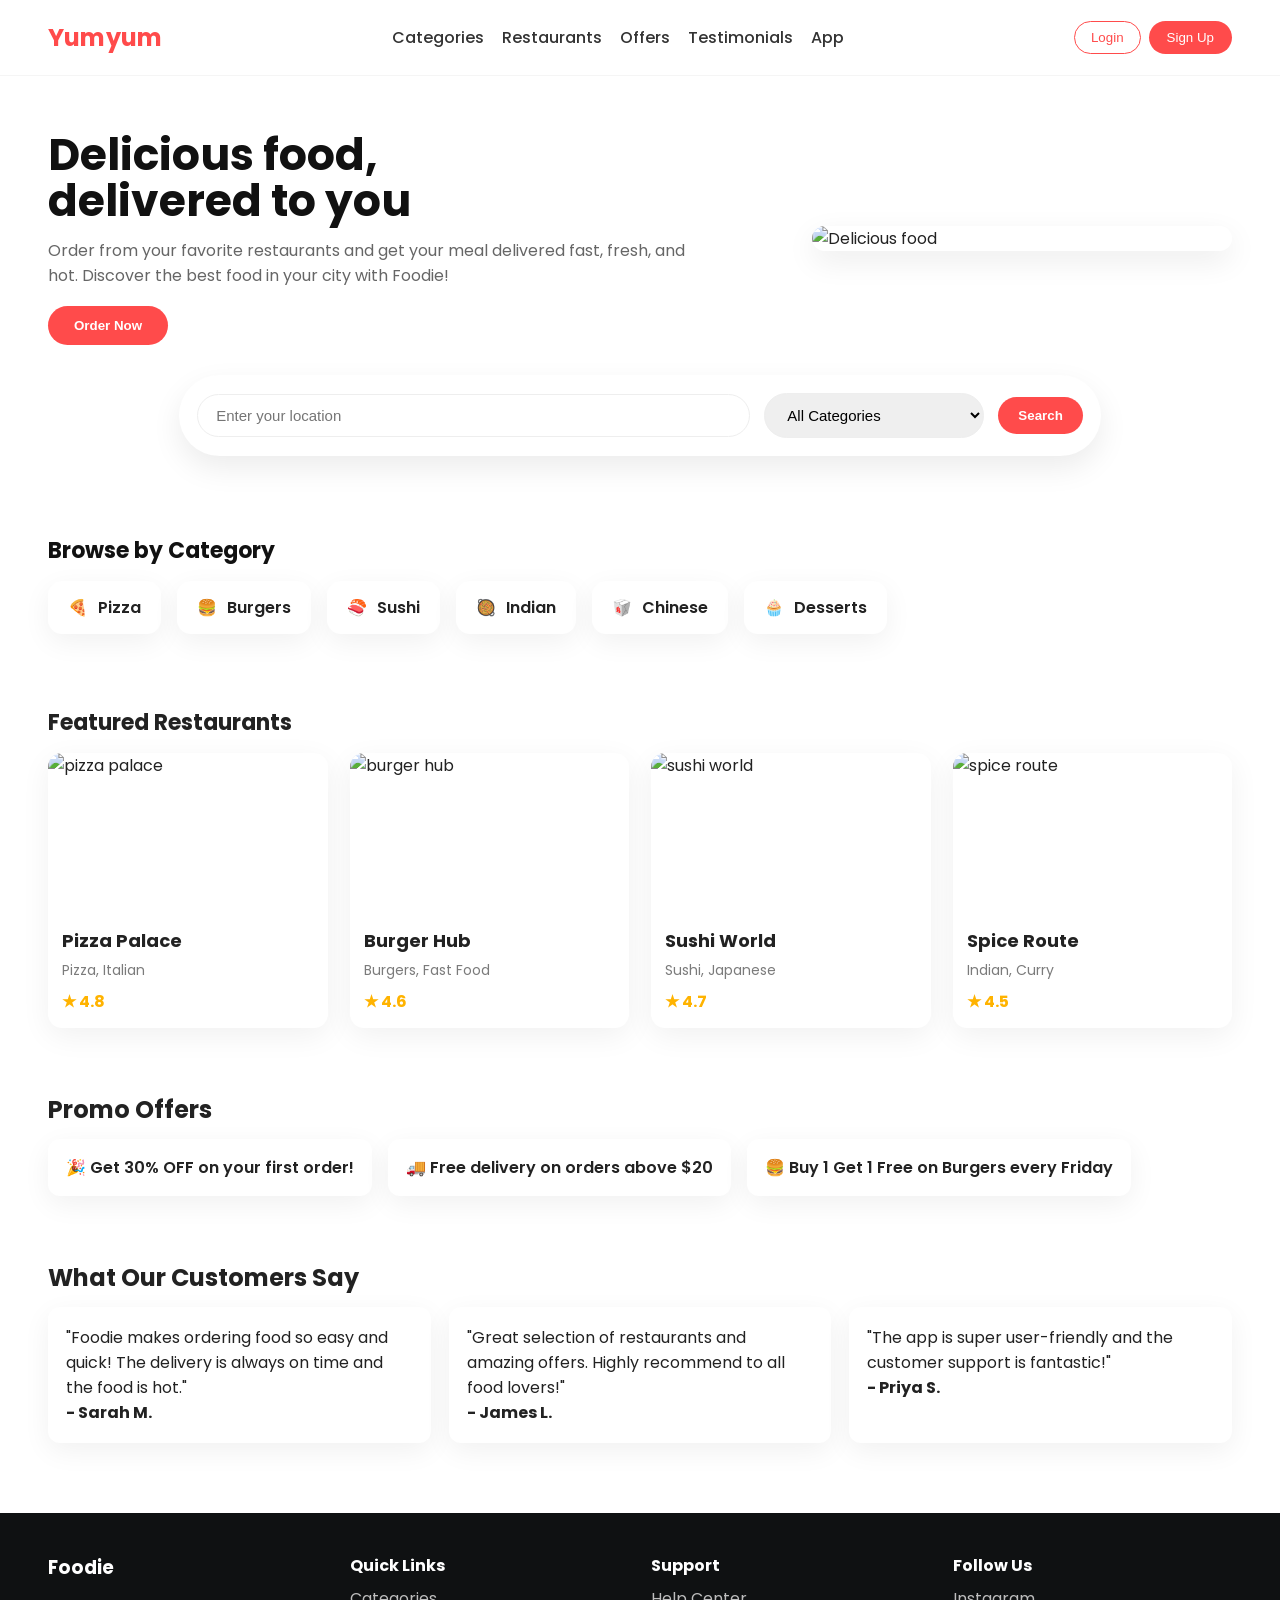
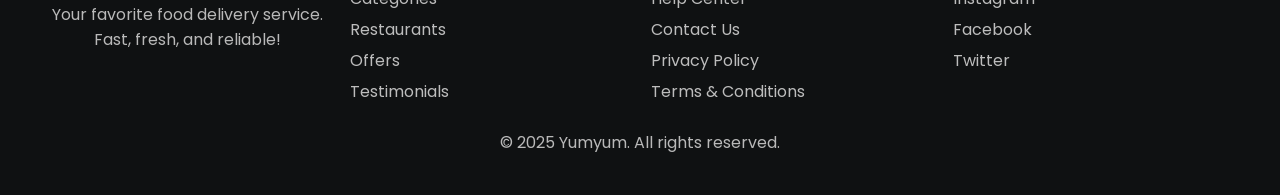
==== Capstone-Project/capstone.html @ 75276e79 "Add files via upload" ====
<!DOCTYPE html>
<html lang="en">
<head>
  <meta charset="utf-8" />
  <meta name="viewport" content="width=device-width,initial-scale=1" />
  <title>Yumyum - Food Delivery</title>
  <link href="https://fonts.googleapis.com/css2?family=Poppins:wght@300;400;500;600;700&display=swap" rel="stylesheet">
  <link rel="stylesheet" href="style.css">
</head>
<body>

  <header class="navbar">
    <div class="nav-left">
      <h2 class="logo">Yumyum</h2>
    </div>

    <nav class="nav-links">
      <a href="#">Categories</a>
      <a href="#">Restaurants</a>
      <a href="#">Offers</a>
      <a href="#">Testimonials</a>
      <a href="#">App</a>
    </nav>

    <div class="auth-buttons">
      <button class="login">Login</button>
      <button class="signup">Sign Up</button>
    </div>
  </header>

  <section class="hero">
    <div class="hero-text">
      <h1>Delicious food,<br>delivered to you</h1>
      <p>Order from your favorite restaurants and get your meal delivered fast, fresh, and hot. Discover the best food in your city with Foodie!</p>
      <button class="order-btn">Order Now</button>
    </div>

    <div class="hero-img">
      <img alt="Delicious food" src="https://images.unsplash.com/photo-1504674900247-0877df9cc836?auto=format&fit=crop&w=1000&q=60">
    </div>
  </section>

  <section class="search-section" aria-label="search">
    <input type="text" placeholder="Enter your location" />
    <select aria-label="category select">
      <option>All Categories</option>
      <option>Pizza</option>
      <option>Burgers</option>
      <option>Sushi</option>
      <option>Indian</option>
      <option>Desserts</option>
    </select>
    <button class="search-btn">Search</button>
  </section>

  <section class="categories">
    <h2>Browse by Category</h2>
    <div class="category-list">
      <div class="cat-card">🍕<span> Pizza</span></div>
      <div class="cat-card">🍔<span> Burgers</span></div>
      <div class="cat-card">🍣<span> Sushi</span></div>
      <div class="cat-card">🥘<span> Indian</span></div>
      <div class="cat-card">🥡<span> Chinese</span></div>
      <div class="cat-card">🧁<span> Desserts</span></div>
    </div>
  </section>

  <section class="featured">
    <h2>Featured Restaurants</h2>
    <div class="restaurant-grid">

      <article class="rest-card">
        <img alt="pizza palace" src="https://images.unsplash.com/photo-1541542684-6d6d3c8b9b0f?auto=format&fit=crop&w=1000&q=60">
        <div class="rest-body">
          <h3>Pizza Palace</h3>
          <p class="muted">Pizza, Italian</p>
          <span class="rating">★ 4.8</span>
        </div>
      </article>

      <article class="rest-card">
        <img alt="burger hub" src="https://images.unsplash.com/photo-1550547660-d9450f859349?auto=format&fit=crop&w=1000&q=60">
        <div class="rest-body">
          <h3>Burger Hub</h3>
          <p class="muted">Burgers, Fast Food</p>
          <span class="rating">★ 4.6</span>
        </div>
      </article>

      <article class="rest-card">
        <img alt="sushi world" src="https://images.unsplash.com/photo-1546069901-ba9599a7e63c?auto=format&fit=crop&w=1000&q=60">
        <div class="rest-body">
          <h3>Sushi World</h3>
          <p class="muted">Sushi, Japanese</p>
          <span class="rating">★ 4.7</span>
        </div>
      </article>

      <article class="rest-card">
        <img alt="spice route" src="https://images.unsplash.com/photo-1504674900247-0877df9cc836?auto=format&fit=crop&w=1000&q=60">
        <div class="rest-body">
          <h3>Spice Route</h3>
          <p class="muted">Indian, Curry</p>
          <span class="rating">★ 4.5</span>
        </div>
      </article>

    </div>
  </section>

  <section class="promo">
    <h2>Promo Offers</h2>
    <div class="promo-list">
      <div class="promo-card">🎉 Get 30% OFF on your first order!</div>
      <div class="promo-card">🚚 Free delivery on orders above $20</div>
      <div class="promo-card">🍔 Buy 1 Get 1 Free on Burgers every Friday</div>
    </div>
  </section>

  <section class="testimonials">
    <h2>What Our Customers Say</h2>
    <div class="test-grid">
      <div class="test-card">
        <p>"Foodie makes ordering food so easy and quick! The delivery is always on time and the food is hot."</p>
        <h4>- Sarah M.</h4>
      </div>
      <div class="test-card">
        <p>"Great selection of restaurants and amazing offers. Highly recommend to all food lovers!"</p>
        <h4>- James L.</h4>
      </div>
      <div class="test-card">
        <p>"The app is super user-friendly and the customer support is fantastic!"</p>
        <h4>- Priya S.</h4>
      </div>
    </div>
  </section>
  <footer class="footer">
    <div class="footer-container">
      <div class="footer-col">
        <h3>Foodie</h3>
        <p>Your favorite food delivery service. Fast, fresh, and reliable!</p>
      </div>

      <div class="footer-col">
        <h4>Quick Links</h4>
        <a href="#">Categories</a>
        <a href="#">Restaurants</a>
        <a href="#">Offers</a>
        <a href="#">Testimonials</a>
      </div>

      <div class="footer-col">
        <h4>Support</h4>
        <a href="#">Help Center</a>
        <a href="#">Contact Us</a>
        <a href="#">Privacy Policy</a>
        <a href="#">Terms & Conditions</a>
      </div>

      <div class="footer-col">
        <h4>Follow Us</h4>
        <a href="#">Instagram</a>
        <a href="#">Facebook</a>
        <a href="#">Twitter</a>
      </div>
    </div>

    <p class="copyright">© 2025 Yumyum. All rights reserved.</p>
  </footer>
</body>
</html>
---- Capstone-Project/style.css ----
/* -------------------------
   BASE
   ------------------------- */
* { box-sizing: border-box; margin: 0; padding: 0; }
html,body { height: 100%; }
body {
  font-family: "Poppins", sans-serif;
  color: #222;
  background: #fff;
  -webkit-font-smoothing:antialiased;
}

/* -------------------------
   NAVBAR
   ------------------------- */
.navbar {
  display:flex;
  align-items:center;
  justify-content:space-between;
  gap:20px;
  padding:20px 48px;
  border-bottom: 1px solid rgba(0,0,0,0.04);
  position: sticky;
  top: 0;
  background: #fff;
  z-index: 20;
}

.logo { color:#ff4b4b; font-weight:700; letter-spacing:0.2px; }

.nav-links { display:flex; gap:18px; align-items:center; }
.nav-links a { color:#333; text-decoration:none; font-weight:500; transition: color .18s ease; }
.nav-links a:hover { color:#ff4b4b; transform: translateY(-1px); }

.auth-buttons { display:flex; align-items:center; gap:8px; }
.auth-buttons .login {
  background:transparent; border:1px solid #ff4b4b; color:#ff4b4b; padding:8px 16px; border-radius:18px; cursor:pointer;
  transition: all .18s ease;
}
.auth-buttons .login:hover { background:#ff4b4b; color:#fff; }

.auth-buttons .signup {
  background:#ff4b4b; color:#fff; padding:9px 18px; border-radius:18px; border:none; cursor:pointer;
  transition: opacity .18s ease;
}
.auth-buttons .signup:hover { opacity:0.9; }

/* -------------------------
   HERO
   ------------------------- */
.hero {
  display:flex;
  align-items:center;
  justify-content:space-between;
  gap:30px;
  padding:56px 48px;
  flex-wrap:wrap;
}

.hero-text { max-width:640px; }
.hero-text h1 {
  font-size:44px; line-height:1.05; margin-bottom:14px; color:#111;
}
.hero-text p { color:#666; font-size:16px; margin-bottom:18px; }

.order-btn {
  background:#ff4b4b; color:#fff; border:none; padding:12px 26px; border-radius:28px; cursor:pointer; font-weight:600;
  transition: transform .16s ease, background .16s ease;
}
.order-btn:hover { transform: translateY(-4px); background:#e03b3b; }

.hero-img img {
  width:420px; max-width:100%; border-radius:18px; display:block; box-shadow: 0 10px 30px rgba(0,0,0,0.08);
}

/* -------------------------
   SEARCH SECTION
   ------------------------- */
.search-section {
  width:72%;
  margin: -26px auto 40px;
  display:flex;
  gap:14px;
  padding:18px;
  border-radius:999px;
  box-shadow: 0 12px 30px rgba(0,0,0,0.08);
  align-items:center;
  background:#fff;
}
.search-section input, .search-section select {
  border:1px solid #eee; padding:12px 18px; border-radius:999px; outline:none; font-size:15px;
}
.search-section input { flex:1; }
.search-section select { width:220px; }
.search-btn {
  border:none; padding:11px 20px; border-radius:999px; background:#ff4b4b; color:#fff; cursor:pointer; font-weight:600;
  transition: transform .14s ease, background .14s ease;
}
.search-btn:hover { transform: translateY(-3px); background:#e03b3b; }

/* -------------------------
   CATEGORIES
   ------------------------- */
.categories { padding:38px 48px; }
.categories h2 { margin-bottom:14px; font-size:22px; color:#111; }

.category-list { display:flex; gap:16px; flex-wrap:wrap; margin-top:12px; }
.cat-card {
  background:#fff; padding:14px 20px; border-radius:14px; box-shadow:0 8px 28px rgba(0,0,0,0.06);
  display:flex; gap:10px; align-items:center; font-weight:600; cursor:pointer;
  transition: transform .16s ease, box-shadow .16s ease;
}
.cat-card:hover { transform: translateY(-6px); box-shadow:0 16px 40px rgba(0,0,0,0.12); }

/* -------------------------
   FEATURED RESTAURANTS
   ------------------------- */
.featured { padding:34px 48px; }
.featured h2 { font-size:22px; margin-bottom:12px; }

.restaurant-grid {
  display:grid;
  grid-template-columns: repeat(4, 1fr);
  gap:22px;
  margin-top:14px;
}

.rest-card {
  background:#fff; border-radius:14px; overflow:hidden; box-shadow:0 8px 30px rgba(0,0,0,0.06); cursor:pointer;
  transition: transform .16s ease, box-shadow .16s ease;
}
.rest-card:hover { transform: translateY(-10px); box-shadow:0 22px 50px rgba(0,0,0,0.16); }
.rest-card img { width:100%; height:160px; object-fit:cover; display:block; }
.rest-body { padding:14px; }
.rest-body h3 { margin-bottom:6px; font-size:18px; }
.muted { color:#7b7b7b; font-size:14px; margin-bottom:8px; }
.rating { color:#ffb300; font-weight:700; }

/* -------------------------
   PROMO
   ------------------------- */
.promo { padding:30px 48px; background: linear-gradient(180deg,#fff 0%, #fff 60%); }
.promo-list { margin-top:12px; display:flex; gap:16px; flex-wrap:wrap; }
.promo-card {
  background:#fff; padding:16px 18px; border-radius:12px; box-shadow:0 8px 28px rgba(0,0,0,0.06); font-weight:600;
  transition: transform .16s ease;
}
.promo-card:hover { transform: scale(1.03); }

/* -------------------------
   TESTIMONIALS
   ------------------------- */
.testimonials { padding:34px 48px; }
.test-grid { display:grid; grid-template-columns: repeat(3, 1fr); gap:18px; margin-top:12px; }
.test-card { background:#fff; padding:18px; border-radius:12px; box-shadow:0 8px 28px rgba(0,0,0,0.06); transition: transform .16s ease; }
.test-card:hover { transform: translateY(-6px); }

/* -------------------------
   FOOTER
   ------------------------- */
.footer {
  background:#0f1112; color:#ddd; padding:40px 48px; margin-top:36px;
}
.footer-container {
  display:grid;
  grid-template-columns: repeat(4, 1fr);
  gap:22px;
}
.footer-col h3, .footer-col h4 { color:#fff; margin-bottom:8px; }
.footer-col a { display:block; color:#bdbdbd; text-decoration:none; margin:6px 0; transition: color .14s ease; }
.footer-col a:hover { color:#ff4b4b; }
.footer p { margin-top:20px; color:#b9b9b9; text-align:center; }

/* -------------------------
   RESPONSIVE
   ------------------------- */

/* Desktop -> tablet */
@media (max-width: 1024px) {
  .restaurant-grid { grid-template-columns: repeat(3, 1fr); }
}

/* Tablet / large phones */
@media (max-width: 768px) {
  .navbar { padding:16px 20px; gap:12px; flex-wrap:wrap; justify-content:center; text-align:center; }
  .nav-links { order:3; width:100%; justify-content:center; }
  .hero { padding:36px 20px; text-align:center; }
  .hero-img { margin-top:12px; }
  .search-section { width:92%; margin: -18px auto 28px; padding:14px; flex-direction:column; align-items:stretch; gap:12px; }
  .search-section select { width:100%; }
  .restaurant-grid { grid-template-columns: repeat(2, 1fr); }
  .test-grid { grid-template-columns: repeat(2, 1fr); }
  .footer-container { grid-template-columns: repeat(2, 1fr); }
}

/* Small phones */
@media (max-width: 480px) {
  .hero-text h1 { font-size:28px; }
  .restaurant-grid, .test-grid, .footer-container { grid-template-columns: 1fr; }
  .category-list { justify-content:center; gap:10px; }
  .navbar { padding:12px; }
  .search-section { width:96%; }
}
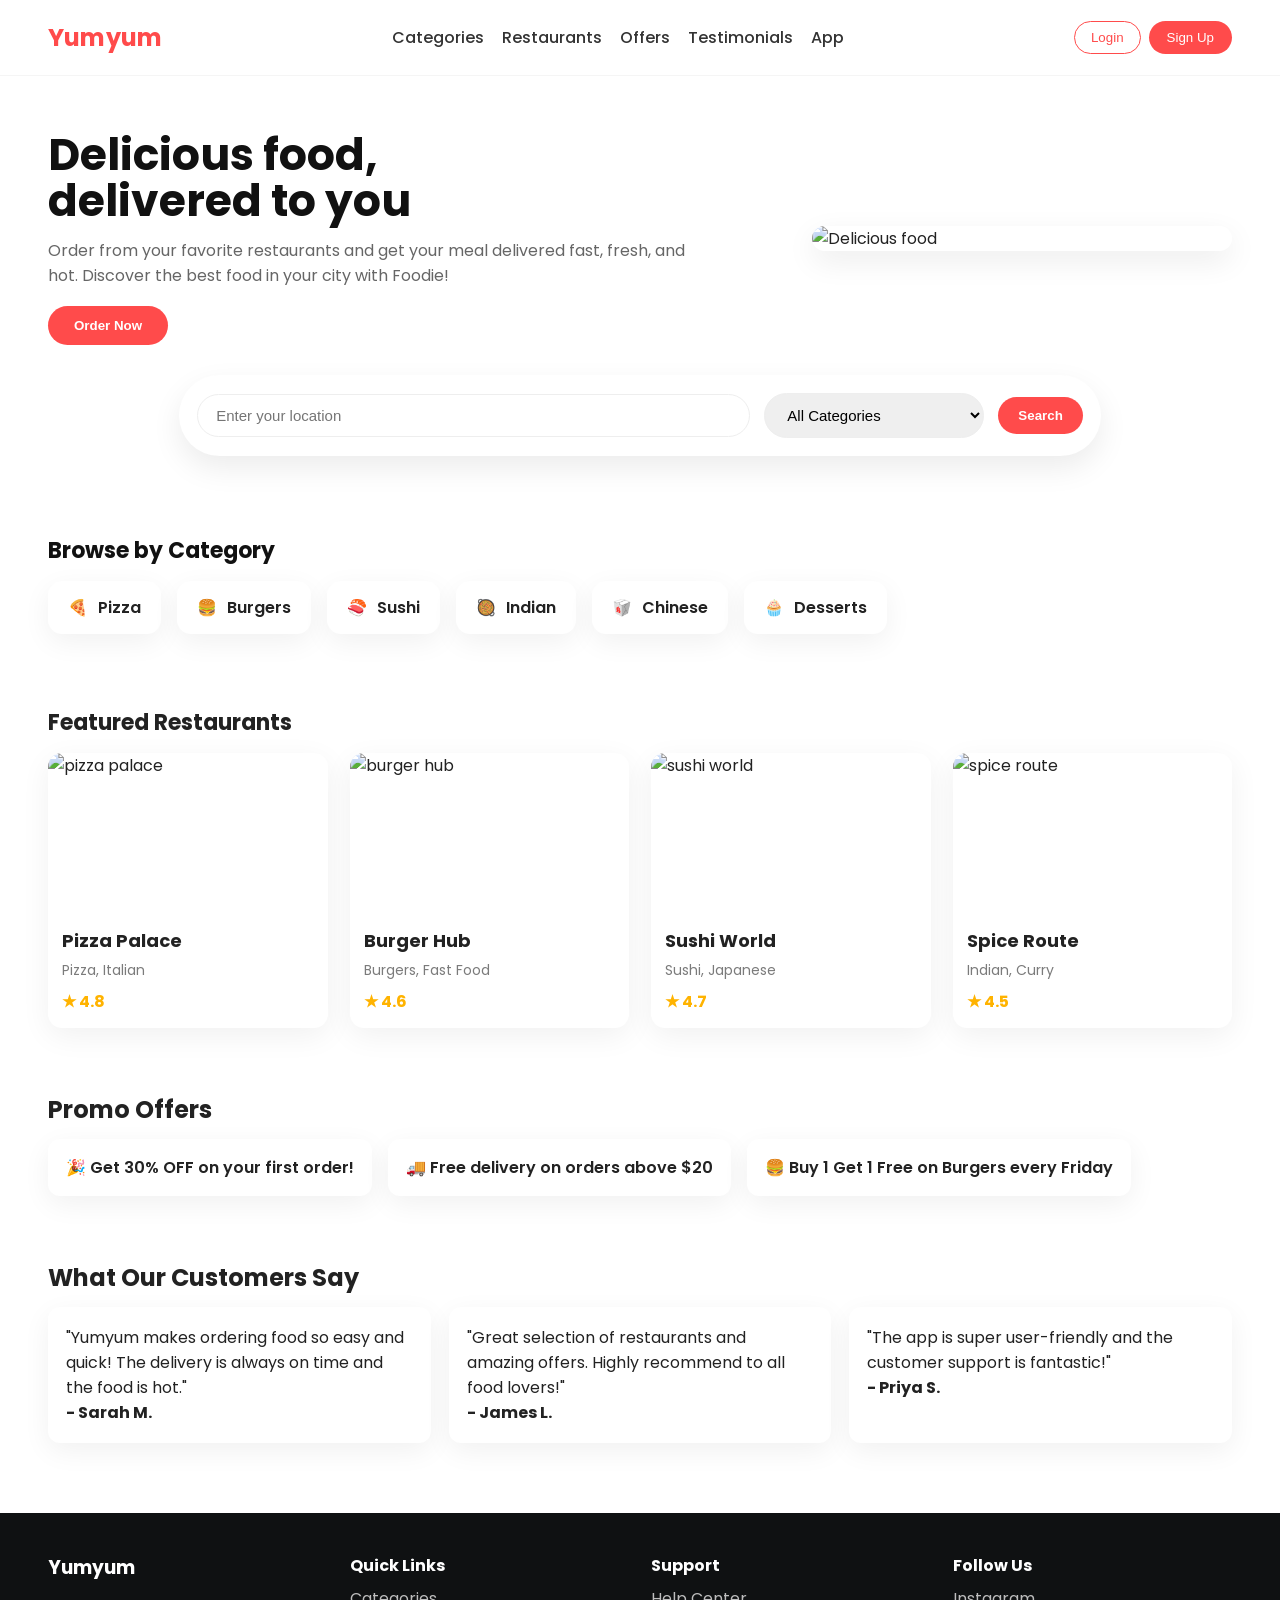
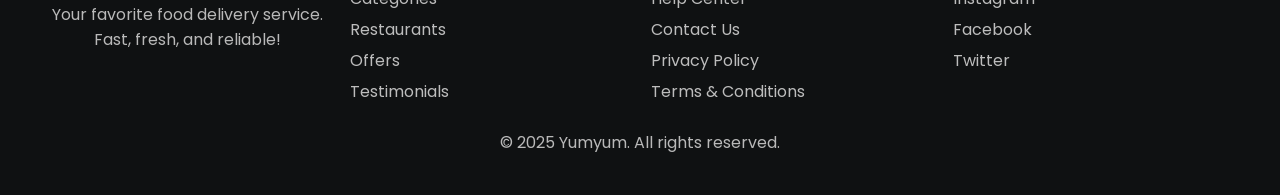
==== commit dcafddcd: "Add files via upload" ====
--- a/Capstone-Project/capstone.html
+++ b/Capstone-Project/capstone.html
@@ -121,7 +121,7 @@
     <h2>What Our Customers Say</h2>
     <div class="test-grid">
       <div class="test-card">
-        <p>"Foodie makes ordering food so easy and quick! The delivery is always on time and the food is hot."</p>
+        <p>"Yumyum makes ordering food so easy and quick! The delivery is always on time and the food is hot."</p>
         <h4>- Sarah M.</h4>
       </div>
       <div class="test-card">
@@ -137,7 +137,7 @@
   <footer class="footer">
     <div class="footer-container">
       <div class="footer-col">
-        <h3>Foodie</h3>
+        <h3>Yumyum</h3>
         <p>Your favorite food delivery service. Fast, fresh, and reliable!</p>
       </div>
 
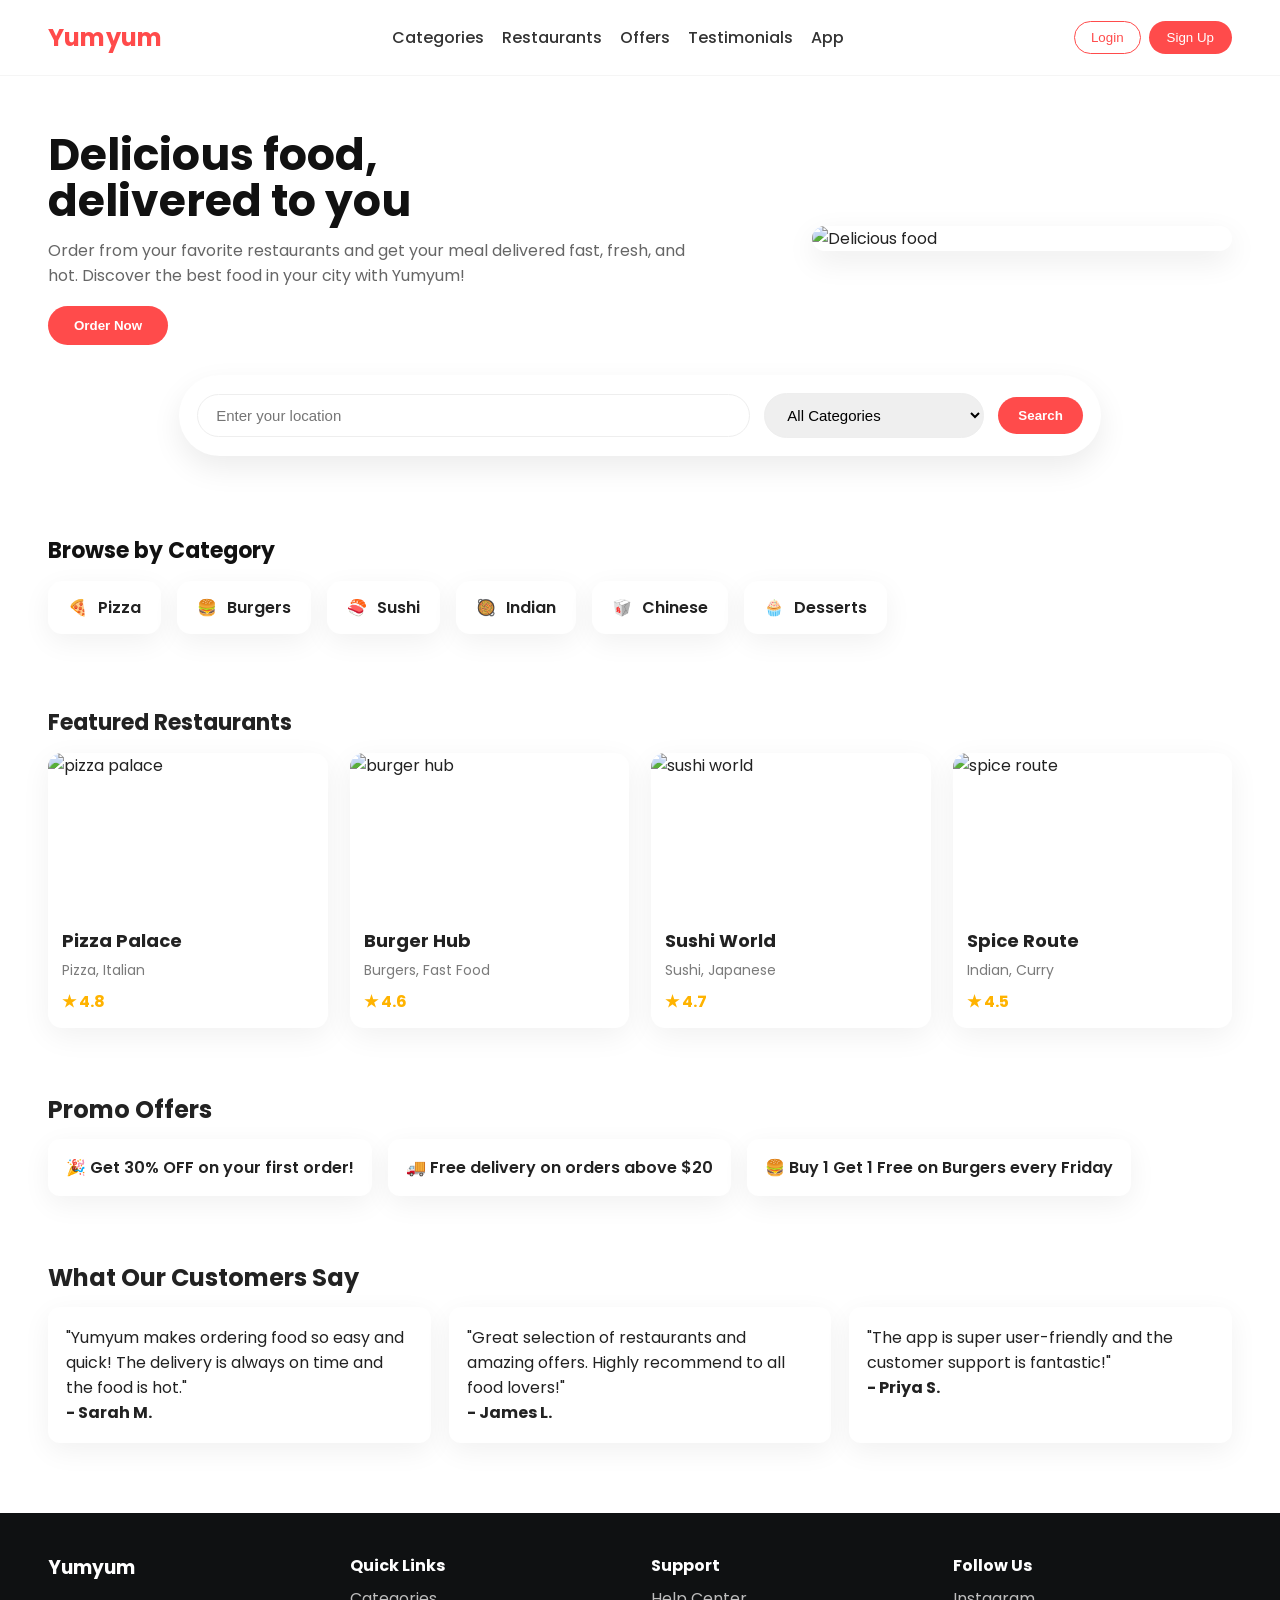
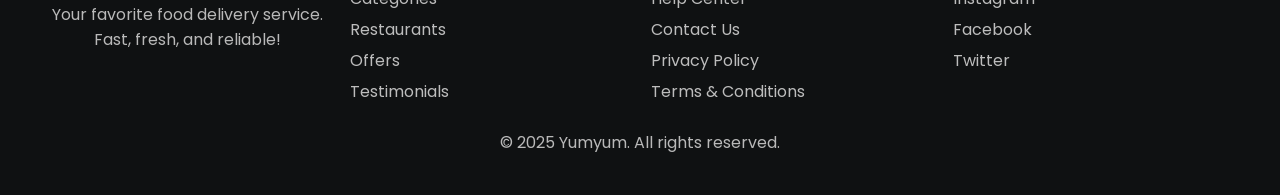
==== commit d41b1c14: "Update capstone.html" ====
--- a/Capstone-Project/capstone.html
+++ b/Capstone-Project/capstone.html
@@ -31,7 +31,7 @@
   <section class="hero">
     <div class="hero-text">
       <h1>Delicious food,<br>delivered to you</h1>
-      <p>Order from your favorite restaurants and get your meal delivered fast, fresh, and hot. Discover the best food in your city with Foodie!</p>
+      <p>Order from your favorite restaurants and get your meal delivered fast, fresh, and hot. Discover the best food in your city with Yumyum!</p>
       <button class="order-btn">Order Now</button>
     </div>
 
@@ -169,3 +169,4 @@
   </footer>
 </body>
 </html>
+
--- a/Capstone-Project/style.css
+++ b/Capstone-Project/style.css
@@ -1,6 +1,3 @@
-/* -------------------------
-   BASE
-   ------------------------- */
 * { box-sizing: border-box; margin: 0; padding: 0; }
 html,body { height: 100%; }
 body {
@@ -10,9 +7,6 @@
   -webkit-font-smoothing:antialiased;
 }
 
-/* -------------------------
-   NAVBAR
-   ------------------------- */
 .navbar {
   display:flex;
   align-items:center;
@@ -45,9 +39,6 @@
 }
 .auth-buttons .signup:hover { opacity:0.9; }
 
-/* -------------------------
-   HERO
-   ------------------------- */
 .hero {
   display:flex;
   align-items:center;
@@ -73,9 +64,6 @@
   width:420px; max-width:100%; border-radius:18px; display:block; box-shadow: 0 10px 30px rgba(0,0,0,0.08);
 }
 
-/* -------------------------
-   SEARCH SECTION
-   ------------------------- */
 .search-section {
   width:72%;
   margin: -26px auto 40px;
@@ -98,9 +86,6 @@
 }
 .search-btn:hover { transform: translateY(-3px); background:#e03b3b; }
 
-/* -------------------------
-   CATEGORIES
-   ------------------------- */
 .categories { padding:38px 48px; }
 .categories h2 { margin-bottom:14px; font-size:22px; color:#111; }
 
@@ -112,9 +97,6 @@
 }
 .cat-card:hover { transform: translateY(-6px); box-shadow:0 16px 40px rgba(0,0,0,0.12); }
 
-/* -------------------------
-   FEATURED RESTAURANTS
-   ------------------------- */
 .featured { padding:34px 48px; }
 .featured h2 { font-size:22px; margin-bottom:12px; }
 
@@ -136,9 +118,6 @@
 .muted { color:#7b7b7b; font-size:14px; margin-bottom:8px; }
 .rating { color:#ffb300; font-weight:700; }
 
-/* -------------------------
-   PROMO
-   ------------------------- */
 .promo { padding:30px 48px; background: linear-gradient(180deg,#fff 0%, #fff 60%); }
 .promo-list { margin-top:12px; display:flex; gap:16px; flex-wrap:wrap; }
 .promo-card {
@@ -147,17 +126,12 @@
 }
 .promo-card:hover { transform: scale(1.03); }
 
-/* -------------------------
-   TESTIMONIALS
-   ------------------------- */
 .testimonials { padding:34px 48px; }
 .test-grid { display:grid; grid-template-columns: repeat(3, 1fr); gap:18px; margin-top:12px; }
 .test-card { background:#fff; padding:18px; border-radius:12px; box-shadow:0 8px 28px rgba(0,0,0,0.06); transition: transform .16s ease; }
 .test-card:hover { transform: translateY(-6px); }
 
-/* -------------------------
-   FOOTER
-   ------------------------- */
+
 .footer {
   background:#0f1112; color:#ddd; padding:40px 48px; margin-top:36px;
 }
@@ -171,16 +145,11 @@
 .footer-col a:hover { color:#ff4b4b; }
 .footer p { margin-top:20px; color:#b9b9b9; text-align:center; }
 
-/* -------------------------
-   RESPONSIVE
-   ------------------------- */
 
-/* Desktop -> tablet */
 @media (max-width: 1024px) {
   .restaurant-grid { grid-template-columns: repeat(3, 1fr); }
 }
 
-/* Tablet / large phones */
 @media (max-width: 768px) {
   .navbar { padding:16px 20px; gap:12px; flex-wrap:wrap; justify-content:center; text-align:center; }
   .nav-links { order:3; width:100%; justify-content:center; }
@@ -193,7 +162,6 @@
   .footer-container { grid-template-columns: repeat(2, 1fr); }
 }
 
-/* Small phones */
 @media (max-width: 480px) {
   .hero-text h1 { font-size:28px; }
   .restaurant-grid, .test-grid, .footer-container { grid-template-columns: 1fr; }
@@ -201,3 +169,4 @@
   .navbar { padding:12px; }
   .search-section { width:96%; }
 }
+
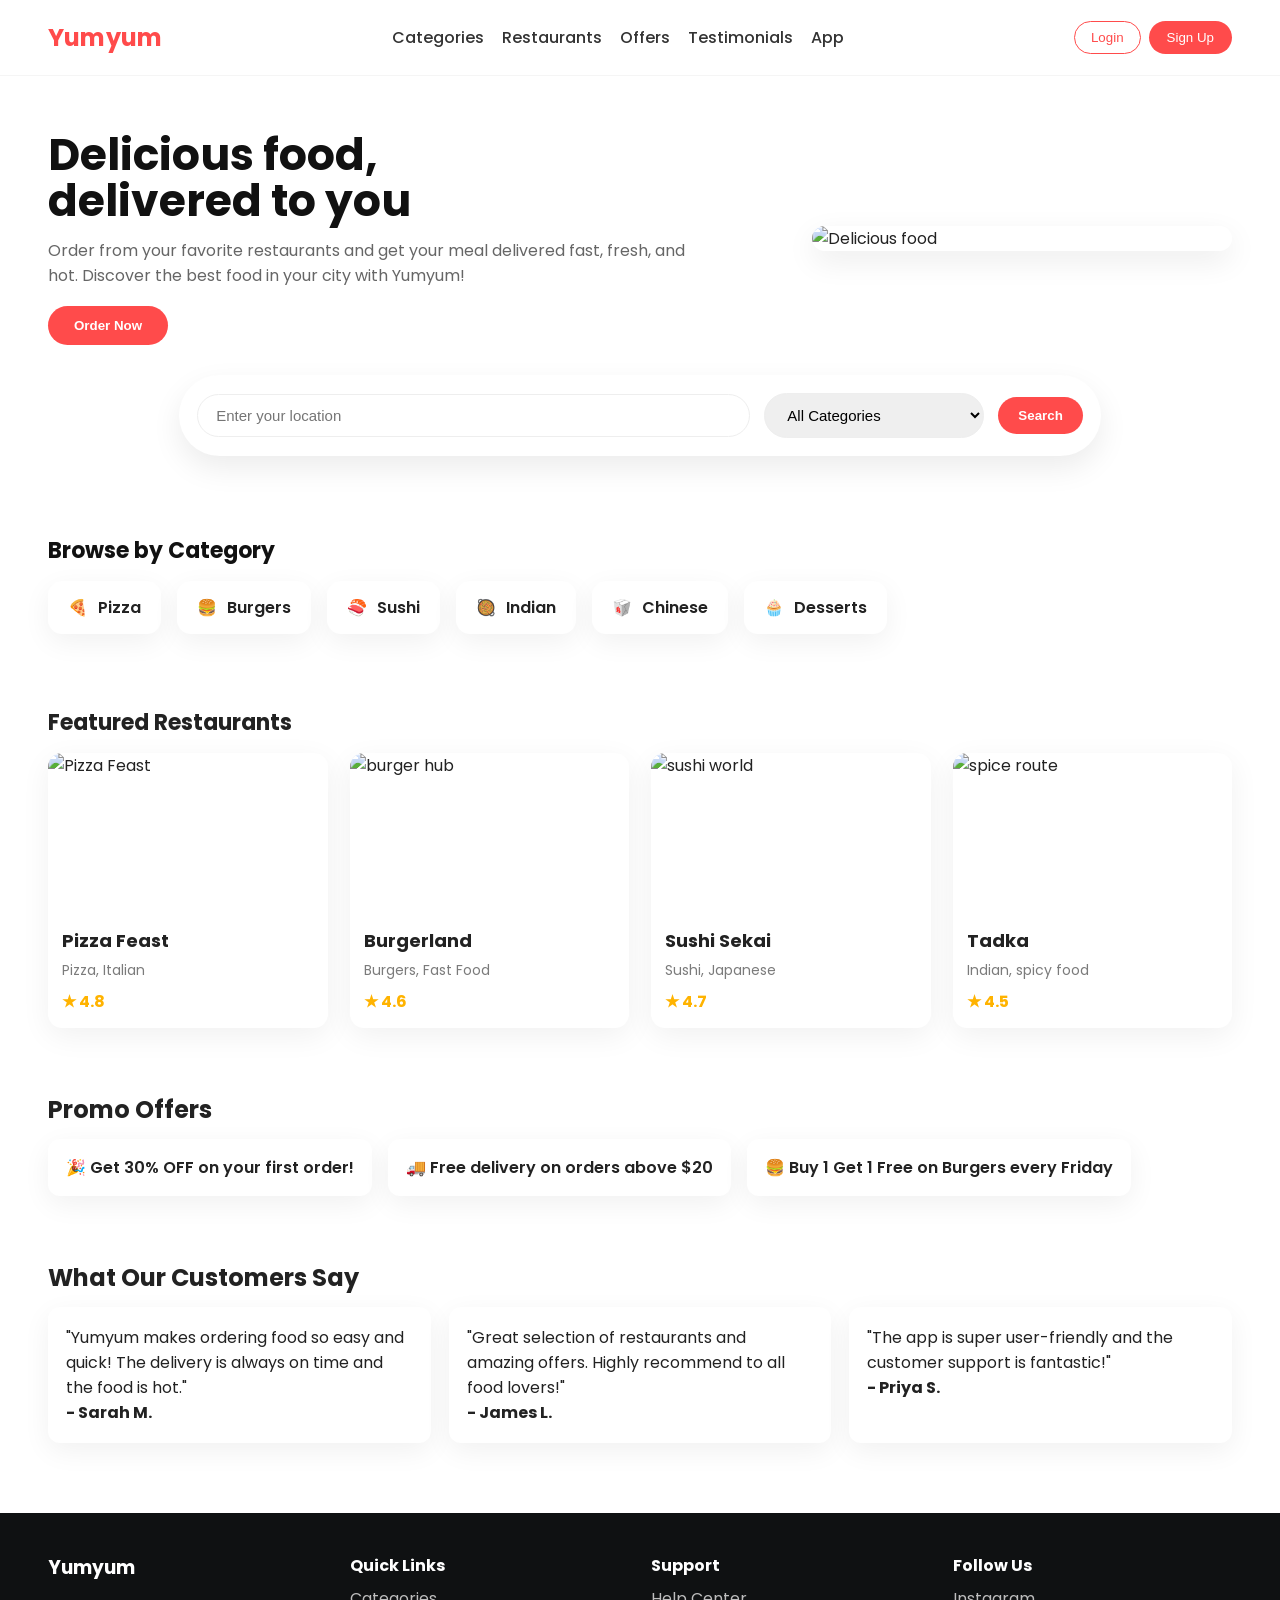
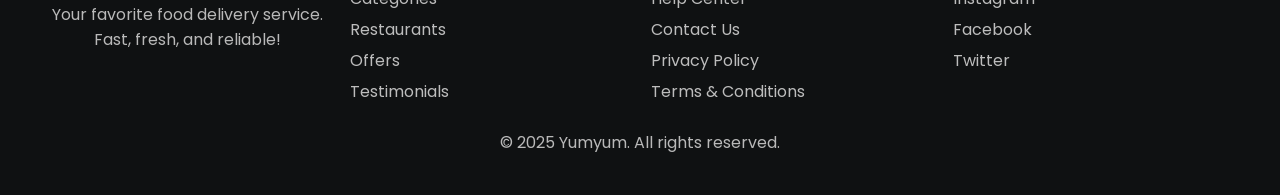
==== commit 508bf3f5: "Update capstone.html" ====
--- a/Capstone-Project/capstone.html
+++ b/Capstone-Project/capstone.html
@@ -70,9 +70,9 @@
     <div class="restaurant-grid">
 
       <article class="rest-card">
-        <img alt="pizza palace" src="https://images.unsplash.com/photo-1541542684-6d6d3c8b9b0f?auto=format&fit=crop&w=1000&q=60">
+        <img alt="Pizza Feast" src="https://images.unsplash.com/photo-1541542684-6d6d3c8b9b0f?auto=format&fit=crop&w=1000&q=60">
         <div class="rest-body">
-          <h3>Pizza Palace</h3>
+          <h3>Pizza Feast</h3>
           <p class="muted">Pizza, Italian</p>
           <span class="rating">★ 4.8</span>
         </div>
@@ -81,7 +81,7 @@
       <article class="rest-card">
         <img alt="burger hub" src="https://images.unsplash.com/photo-1550547660-d9450f859349?auto=format&fit=crop&w=1000&q=60">
         <div class="rest-body">
-          <h3>Burger Hub</h3>
+          <h3>Burgerland</h3>
           <p class="muted">Burgers, Fast Food</p>
           <span class="rating">★ 4.6</span>
         </div>
@@ -90,7 +90,7 @@
       <article class="rest-card">
         <img alt="sushi world" src="https://images.unsplash.com/photo-1546069901-ba9599a7e63c?auto=format&fit=crop&w=1000&q=60">
         <div class="rest-body">
-          <h3>Sushi World</h3>
+          <h3>Sushi Sekai</h3>
           <p class="muted">Sushi, Japanese</p>
           <span class="rating">★ 4.7</span>
         </div>
@@ -99,8 +99,8 @@
       <article class="rest-card">
         <img alt="spice route" src="https://images.unsplash.com/photo-1504674900247-0877df9cc836?auto=format&fit=crop&w=1000&q=60">
         <div class="rest-body">
-          <h3>Spice Route</h3>
-          <p class="muted">Indian, Curry</p>
+          <h3>Tadka</h3>
+          <p class="muted">Indian, spicy food</p>
           <span class="rating">★ 4.5</span>
         </div>
       </article>
@@ -170,3 +170,4 @@
 </body>
 </html>
 
+
